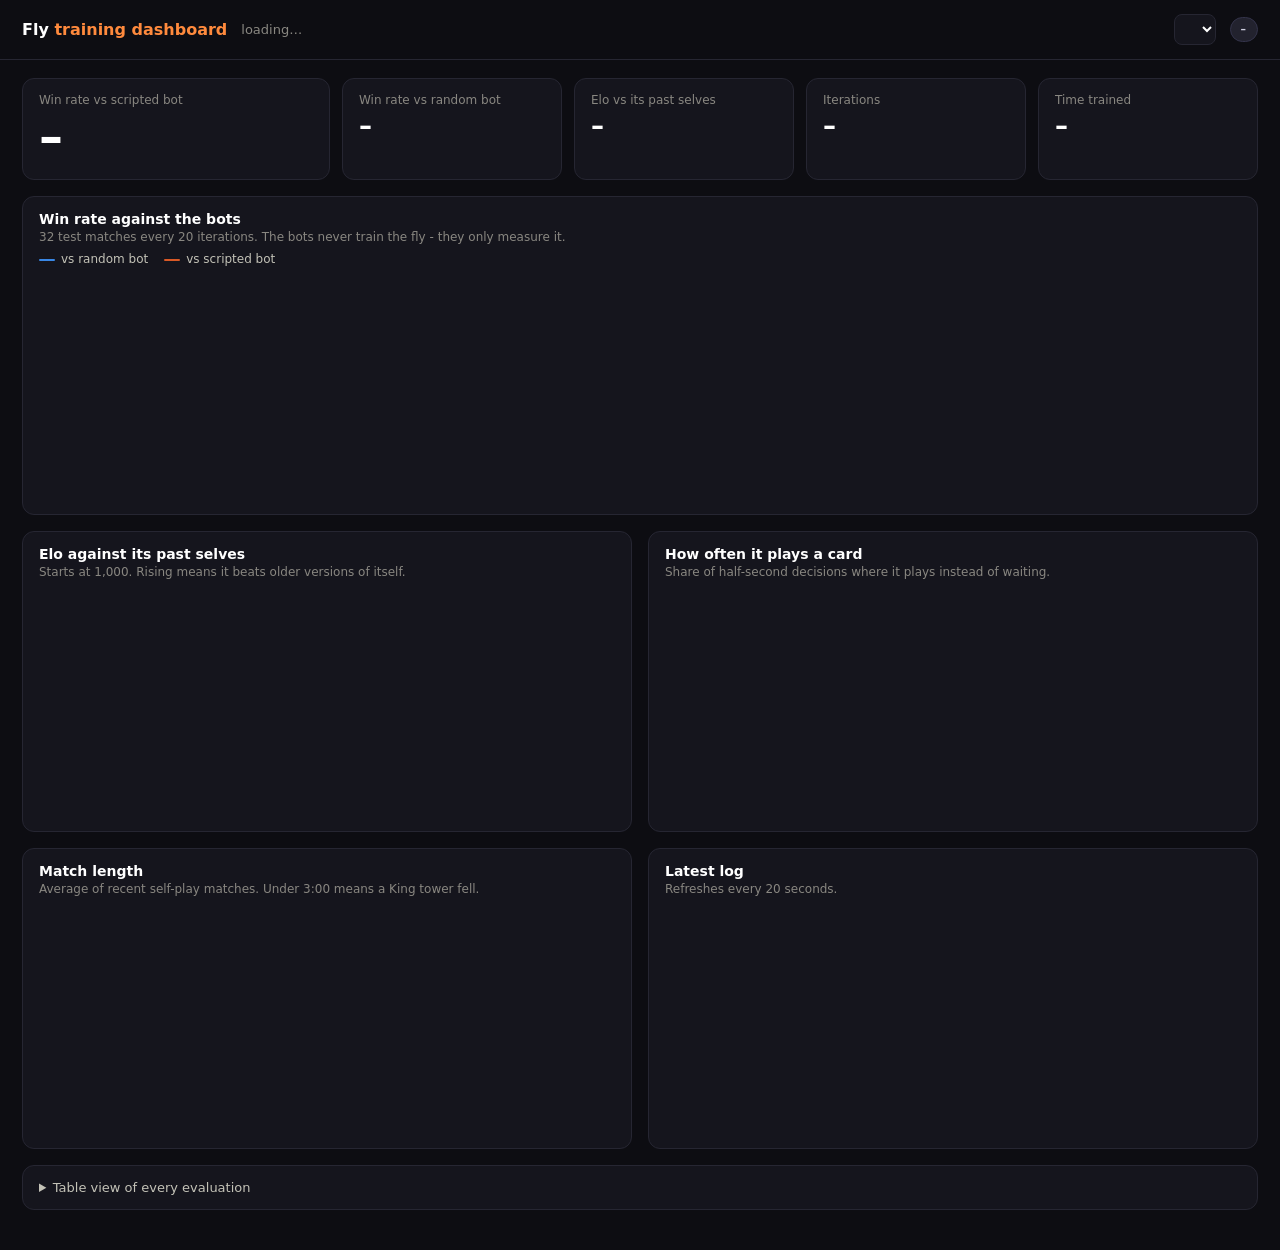
==== web/dashboard.html @ 8e83710c "Viewer: fly's vision + card-pick panels, brain signal wave, bigger fly; add training dashboard - Fly" ====
<!doctype html>
<html lang="en">
<head>
<meta charset="utf-8">
<meta name="viewport" content="width=device-width, initial-scale=1">
<title>Fly Training Dashboard</title>
<link rel="icon" href="data:image/svg+xml,%3Csvg xmlns=%22http://www.w3.org/2000/svg%22 viewBox=%220 0 100 100%22%3E%3Ctext y=%22.9em%22 font-size=%2290%22%3E%F0%9F%AA%B0%3C/text%3E%3C/svg%3E">
<style>
  .viz-root {
    color-scheme: dark;
    --page: #0d0d12;
    --surface-1: #15151d;
    --line: #262632;
    --grid: #2a2a36;
    --baseline: #3a3a48;
    --text-primary: #ffffff;
    --text-secondary: #c3c2b7;
    --muted: #898781;
    --accent: #ff8a3d;
    --series-1: #3987e5;   /* categorical slot 1 (blue)   - vs random bot */
    --series-2: #d95926;   /* categorical slot 2 (orange) - vs scripted bot */
    --good: #0ca30c;
  }
  * { box-sizing: border-box; }
  html, body { margin: 0; background: var(--page); color: var(--text-primary);
    font-family: system-ui, -apple-system, "Segoe UI", sans-serif; }
  header { display: flex; align-items: center; gap: 14px; padding: 14px 22px; border-bottom: 1px solid var(--line); flex-wrap: wrap; }
  header h1 { font-size: 16px; margin: 0; font-weight: 700; }
  header h1 span { color: var(--accent); }
  .sub { color: var(--muted); font-size: 13px; flex: 1; min-width: 200px; }
  select { background: var(--surface-1); color: var(--text-primary); border: 1px solid var(--line); border-radius: 8px; padding: 6px 10px; font: inherit; font-size: 13px; }
  .pill { font-size: 11px; font-weight: 700; letter-spacing: 1px; text-transform: uppercase; padding: 5px 10px; border-radius: 999px;
    background: #22222e; color: #cfcfe0; border: 1px solid #33334a; }
  .pill.live { background: rgba(12,163,12,0.12); color: #6be29a; border-color: rgba(12,163,12,0.4); }
  main { padding: 18px 22px 40px; display: grid; gap: 16px; max-width: 1280px; margin: 0 auto; }
  .tiles { display: grid; grid-template-columns: 1.4fr repeat(4, 1fr); gap: 12px; }
  .tile, .card { background: var(--surface-1); border: 1px solid var(--line); border-radius: 12px; padding: 14px 16px; }
  .tile .label { font-size: 12px; color: var(--muted); }
  .tile .value { font-size: 26px; font-weight: 600; margin-top: 4px; }
  .tile.hero .value { font-size: 48px; line-height: 1.05; }
  .tile .note { font-size: 12px; color: var(--text-secondary); margin-top: 4px; }
  .grid2 { display: grid; grid-template-columns: 1fr 1fr; gap: 16px; }
  .card h2 { margin: 0; font-size: 14px; font-weight: 600; }
  .card .desc { margin: 3px 0 8px; font-size: 12px; color: var(--muted); }
  .legend { display: flex; gap: 16px; font-size: 12px; color: var(--text-secondary); margin-bottom: 4px; }
  .legend i { display: inline-block; width: 16px; height: 2px; border-radius: 2px; vertical-align: middle; margin-right: 6px; }
  .chart { position: relative; height: 230px; }
  .chart svg { display: block; width: 100%; height: 100%; overflow: visible; }
  .chart .empty { position: absolute; inset: 0; display: grid; place-items: center; color: var(--muted); font-size: 13px; text-align: center; padding: 0 20px; }
  .tip { position: absolute; pointer-events: none; background: #0b0b10; border: 1px solid var(--line); border-radius: 8px; padding: 7px 10px;
    font-size: 12px; white-space: nowrap; box-shadow: 0 6px 18px rgba(0,0,0,0.5); display: none; z-index: 2; }
  .tip .x { color: var(--muted); margin-bottom: 4px; }
  .tip .row { display: flex; align-items: center; gap: 8px; }
  .tip .row i { width: 12px; height: 2px; border-radius: 2px; }
  .tip .row b { font-variant-numeric: tabular-nums; }
  .tip .row span { color: var(--text-secondary); }
  pre { margin: 0; font: 11.5px/1.6 ui-monospace, SFMono-Regular, Menlo, monospace; color: var(--text-secondary); white-space: pre; overflow-x: auto; }
  details summary { cursor: pointer; font-size: 13px; color: var(--text-secondary); }
  table { border-collapse: collapse; margin-top: 10px; font-size: 12.5px; }
  th, td { padding: 5px 14px 5px 0; text-align: right; font-variant-numeric: tabular-nums; border-bottom: 1px solid var(--line); }
  th { color: var(--muted); font-weight: 500; }
  th:first-child, td:first-child { text-align: left; }
  @media (max-width: 900px) { .tiles { grid-template-columns: 1fr 1fr; } .tile.hero { grid-column: 1 / -1; } .grid2 { grid-template-columns: 1fr; } }
</style>
</head>
<body class="viz-root">
<header>
  <h1>Fly <span>training dashboard</span></h1>
  <div class="sub" id="sub">loading…</div>
  <select id="run" aria-label="Training run"></select>
  <span class="pill" id="state">–</span>
</header>
<main>
  <section class="tiles">
    <div class="tile hero"><div class="label">Win rate vs scripted bot</div><div class="value" id="t-hero">–</div><div class="note" id="t-hero-note"></div></div>
    <div class="tile"><div class="label">Win rate vs random bot</div><div class="value" id="t-random">–</div></div>
    <div class="tile"><div class="label">Elo vs its past selves</div><div class="value" id="t-elo">–</div></div>
    <div class="tile"><div class="label">Iterations</div><div class="value" id="t-iter">–</div><div class="note" id="t-iter-note"></div></div>
    <div class="tile"><div class="label">Time trained</div><div class="value" id="t-time">–</div><div class="note" id="t-time-note"></div></div>
  </section>

  <section class="card">
    <h2>Win rate against the bots</h2>
    <p class="desc">32 test matches every 20 iterations. The bots never train the fly - they only measure it.</p>
    <div class="legend"><span><i style="background: var(--series-1)"></i>vs random bot</span><span><i style="background: var(--series-2)"></i>vs scripted bot</span></div>
    <div class="chart" id="c-win"></div>
  </section>

  <section class="grid2">
    <div class="card"><h2>Elo against its past selves</h2><p class="desc">Starts at 1,000. Rising means it beats older versions of itself.</p><div class="chart" id="c-elo"></div></div>
    <div class="card"><h2>How often it plays a card</h2><p class="desc">Share of half-second decisions where it plays instead of waiting.</p><div class="chart" id="c-play"></div></div>
  </section>
  <section class="grid2">
    <div class="card"><h2>Match length</h2><p class="desc">Average of recent self-play matches. Under 3:00 means a King tower fell.</p><div class="chart" id="c-len"></div></div>
    <div class="card"><h2>Latest log</h2><p class="desc" id="log-note">Refreshes every 20 seconds.</p><pre id="log"></pre></div>
  </section>

  <section class="card">
    <details>
      <summary>Table view of every evaluation</summary>
      <table id="table"></table>
    </details>
  </section>
</main>

<script>
const $ = (id) => document.getElementById(id);
const css = (v) => getComputedStyle(document.body).getPropertyValue(v).trim();
const NS = 'http://www.w3.org/2000/svg';
const pct = (v) => `${Math.round(v * 100)}%`;
function el(tag, attrs = {}, parent) {
  const e = document.createElementNS(NS, tag);
  for (const [k, v] of Object.entries(attrs)) e.setAttribute(k, v);
  if (parent) parent.appendChild(e);
  return e;
}
function niceTicks(lo, hi, n = 4) {
  const span = hi - lo || 1;
  const step0 = span / n, mag = Math.pow(10, Math.floor(Math.log10(step0)));
  const step = [1, 2, 2.5, 5, 10].map((m) => m * mag).find((s) => s >= step0);
  const ticks = [];
  for (let v = Math.ceil(lo / step) * step; v <= hi + 1e-9; v += step) ticks.push(+v.toFixed(10));
  return ticks;
}

// Line chart: series = [{name, color, points: [[x, y]], markers}], one y-axis, crosshair + tooltip.
function lineChart(host, { series, yMin, yMax, yFmt, xFmt = (x) => `Iteration ${x}`, empty }) {
  host.innerHTML = '';
  const all = series.flatMap((s) => s.points);
  if (!all.length) {
    const d = document.createElement('div');
    d.className = 'empty';
    d.textContent = empty;
    host.appendChild(d);
    return;
  }
  const W = host.clientWidth, H = host.clientHeight;
  const m = { l: 46, r: series.length > 1 ? 92 : 20, t: 10, b: 26 };
  const xs = all.map((p) => p[0]);
  const x0 = Math.min(0, ...xs), x1 = Math.max(...xs, 1);
  let lo = yMin ?? Math.min(...all.map((p) => p[1])), hi = yMax ?? Math.max(...all.map((p) => p[1]));
  if (hi - lo < 1e-9) { lo -= 1; hi += 1; }
  const ticks = niceTicks(lo, hi);
  lo = Math.min(lo, ticks[0]); hi = Math.max(hi, ticks[ticks.length - 1]);
  const X = (x) => m.l + ((x - x0) / (x1 - x0)) * (W - m.l - m.r);
  const Y = (y) => m.t + (1 - (y - lo) / (hi - lo)) * (H - m.t - m.b);
  const svg = el('svg', { viewBox: `0 0 ${W} ${H}`, role: 'img' }, host);
  for (const t of ticks) {
    el('line', { x1: m.l, x2: W - m.r, y1: Y(t), y2: Y(t), stroke: t === ticks[0] ? css('--baseline') : css('--grid'), 'stroke-width': 1 }, svg);
    const tx = el('text', { x: m.l - 8, y: Y(t) + 4, 'text-anchor': 'end', fill: css('--muted'), 'font-size': 11 }, svg);
    tx.textContent = yFmt(t);
  }
  for (const t of niceTicks(x0, x1, 5)) {
    const tx = el('text', { x: X(t), y: H - 6, 'text-anchor': 'middle', fill: css('--muted'), 'font-size': 11 }, svg);
    tx.textContent = t;
  }
  const ends = [];
  for (const s of series) {
    if (!s.points.length) continue;
    const d = s.points.map((p, i) => `${i ? 'L' : 'M'}${X(p[0]).toFixed(1)},${Y(p[1]).toFixed(1)}`).join('');
    el('path', { d, fill: 'none', stroke: s.color, 'stroke-width': 2, 'stroke-linejoin': 'round', 'stroke-linecap': 'round' }, svg);
    const pts = s.markers ? s.points : [s.points[s.points.length - 1]];
    for (const p of pts) el('circle', { cx: X(p[0]), cy: Y(p[1]), r: 4, fill: s.color, stroke: css('--surface-1'), 'stroke-width': 2 }, svg);
    const last = s.points[s.points.length - 1];
    ends.push({ s, y: Y(last[1]), x: X(last[0]), v: last[1] });
  }
  // direct end labels only when they don't collide (the legend always carries identity)
  if (series.length > 1 && ends.length > 1) {
    ends.sort((a, b) => a.y - b.y);
    const clear = ends.every((e, i) => !i || e.y - ends[i - 1].y >= 15);
    if (clear) for (const e of ends) {
      const t = el('text', { x: e.x + 9, y: e.y + 4, fill: css('--text-secondary'), 'font-size': 11.5 }, svg);
      t.textContent = `${e.s.name} ${yFmt(e.v)}`;
    }
  }
  // crosshair + tooltip
  const cross = el('line', { y1: m.t, y2: H - m.b, stroke: css('--muted'), 'stroke-width': 1, opacity: 0 }, svg);
  const tip = document.createElement('div');
  tip.className = 'tip';
  host.appendChild(tip);
  const allX = [...new Set(xs)].sort((a, b) => a - b);
  const hit = el('rect', { x: m.l, y: 0, width: W - m.l - m.r, height: H, fill: 'transparent', tabindex: 0 }, svg);
  function show(x) {
    cross.setAttribute('x1', X(x)); cross.setAttribute('x2', X(x)); cross.setAttribute('opacity', 1);
    tip.replaceChildren();
    const head = document.createElement('div');
    head.className = 'x';
    head.textContent = xFmt(x);
    tip.appendChild(head);
    for (const s of series) {
      const p = s.points.find((q) => q[0] === x);
      const row = document.createElement('div');
      row.className = 'row';
      const key = document.createElement('i');
      key.style.background = s.color;
      const b = document.createElement('b');
      b.textContent = p ? yFmt(p[1]) : '–';
      const n = document.createElement('span');
      n.textContent = s.name;
      row.append(key, b, n);
      tip.appendChild(row);
    }
    tip.style.display = 'block';
    const left = X(x) + 12;
    tip.style.left = `${Math.min(left, W - tip.offsetWidth - 4)}px`;
    tip.style.top = `${m.t}px`;
  }
  hit.addEventListener('pointermove', (e) => {
    const r = svg.getBoundingClientRect();
    const px = ((e.clientX - r.left) / r.width) * W;
    let best = allX[0];
    for (const x of allX) if (Math.abs(X(x) - px) < Math.abs(X(best) - px)) best = x;
    show(best);
  });
  hit.addEventListener('focus', () => show(allX[allX.length - 1]));
  for (const ev of ['pointerleave', 'blur']) hit.addEventListener(ev, () => { tip.style.display = 'none'; cross.setAttribute('opacity', 0); });
}

let current = new URLSearchParams(location.search).get('run');
let lastData = null;
async function refresh() {
  const runs = await (await fetch('/api/runs')).json();
  if (!runs.length) { $('sub').textContent = 'No training runs found in runs/ yet.'; return; }
  if (!current || !runs.includes(current)) current = runs[0];
  const sel = $('run');
  sel.replaceChildren(...runs.map((r) => { const o = document.createElement('option'); o.value = o.textContent = r; o.selected = r === current; return o; }));
  const data = await (await fetch(`/api/run?name=${encodeURIComponent(current)}`)).json();
  lastData = data;
  render(data);
}

function render(data) {
  const rows = data.rows;
  const last = rows[rows.length - 1] || {};
  const evals = rows.filter((r) => r.eval_random_win !== null || r.eval_scripted_win !== null);
  const lastEval = evals[evals.length - 1];
  const a = data.args || {};
  $('sub').textContent = `${a.policy === 'mlp' ? 'MLP baseline' : 'Fruit-fly connectome'} · ${a.envs ?? '?'} parallel matches · ` +
    `${a.minutes ?? '?'} min budget · updated ${new Date(data.updated * 1000).toLocaleTimeString()}`;
  const live = Date.now() / 1000 - data.updated < 600;
  $('state').textContent = live ? 'training' : 'stopped';
  $('state').className = `pill${live ? ' live' : ''}`;

  const evalEvery = a.eval_every || 20;
  const nextEval = Math.ceil(((last.iter ?? -1) + 1) / evalEvery) * evalEvery;
  $('t-hero').textContent = lastEval ? pct(lastEval.eval_scripted_win) : '–';
  $('t-hero-note').textContent = lastEval
    ? `${Math.round(lastEval.eval_scripted_win * 32)} of 32 games at iteration ${lastEval.iter}` +
      (lastEval.eval_scripted_draw ? `, ${Math.round(lastEval.eval_scripted_draw * 32)} drawn` : '')
    : `first test after ${nextEval} iterations`;
  $('t-random').textContent = lastEval ? pct(lastEval.eval_random_win) : '–';
  $('t-elo').textContent = last.elo != null ? Math.round(last.elo).toLocaleString() : '–';
  $('t-iter').textContent = rows.length ? (last.iter + 1).toLocaleString() : '0';
  const perIt = rows.length > 1 ? (last.minutes / rows.length) : null;
  $('t-iter-note').textContent = perIt ? `~${perIt.toFixed(1)} min each` : '';
  const mins = last.minutes || 0;
  $('t-time').textContent = mins >= 60 ? `${(mins / 60).toFixed(1)} h` : `${Math.round(mins)} min`;
  $('t-time-note').textContent = a.minutes ? `of ${(a.minutes / 60).toFixed(1)} h planned` : '';

  const blue = css('--series-1'), orange = css('--series-2');
  lineChart($('c-win'), {
    series: [
      { name: 'vs random', color: blue, markers: true, points: evals.filter((r) => r.eval_random_win !== null).map((r) => [r.iter, r.eval_random_win]) },
      { name: 'vs scripted', color: orange, markers: true, points: evals.filter((r) => r.eval_scripted_win !== null).map((r) => [r.iter, r.eval_scripted_win]) },
    ],
    yMin: 0, yMax: 1, yFmt: pct,
    empty: `No evaluations yet - the first runs after ${nextEval} iterations (about ${perIt ? Math.round((nextEval - rows.length) * perIt) : '?'} min from now).`,
  });
  const line = (key, scale = 1) => rows.filter((r) => r[key] != null).map((r) => [r.iter, r[key] * scale]);
  lineChart($('c-elo'), { series: [{ name: 'Elo', color: blue, points: line('elo') }], yFmt: (v) => Math.round(v).toLocaleString(), empty: 'Waiting for the first iteration.' });
  lineChart($('c-play'), { series: [{ name: 'plays a card', color: blue, points: line('play_rate') }], yMin: 0, yFmt: pct, empty: 'Waiting for the first iteration.' });
  lineChart($('c-len'), {
    series: [{ name: 'match length', color: blue, points: rows.filter((r) => r.match_len > 0).map((r) => [r.iter, r.match_len]) }],
    yMin: 0, yMax: 180, yFmt: (v) => `${Math.floor(v / 60)}:${String(Math.round(v % 60)).padStart(2, '0')}`,
    empty: 'No matches finished yet (each match is 3 minutes of game time).',
  });
  $('log').textContent = data.tail.join('\n') || '(no log file)';

  const t = $('table');
  t.replaceChildren();
  const hr = t.insertRow();
  for (const h of ['Iteration', 'Hours', 'vs random', 'vs scripted', 'draws vs scripted', 'Elo']) {
    const th = document.createElement('th');
    th.textContent = h;
    hr.appendChild(th);
  }
  for (const r of evals) {
    const tr = t.insertRow();
    for (const v of [r.iter, (r.minutes / 60).toFixed(1), pct(r.eval_random_win), pct(r.eval_scripted_win), pct(r.eval_scripted_draw || 0), Math.round(r.elo)]) {
      tr.insertCell().textContent = v;
    }
  }
}

$('run').addEventListener('change', (e) => { current = e.target.value; history.replaceState(null, '', `?run=${current}`); refresh(); });
window.addEventListener('resize', () => lastData && render(lastData));
refresh();
setInterval(refresh, 20000);
</script>
</body>
</html>
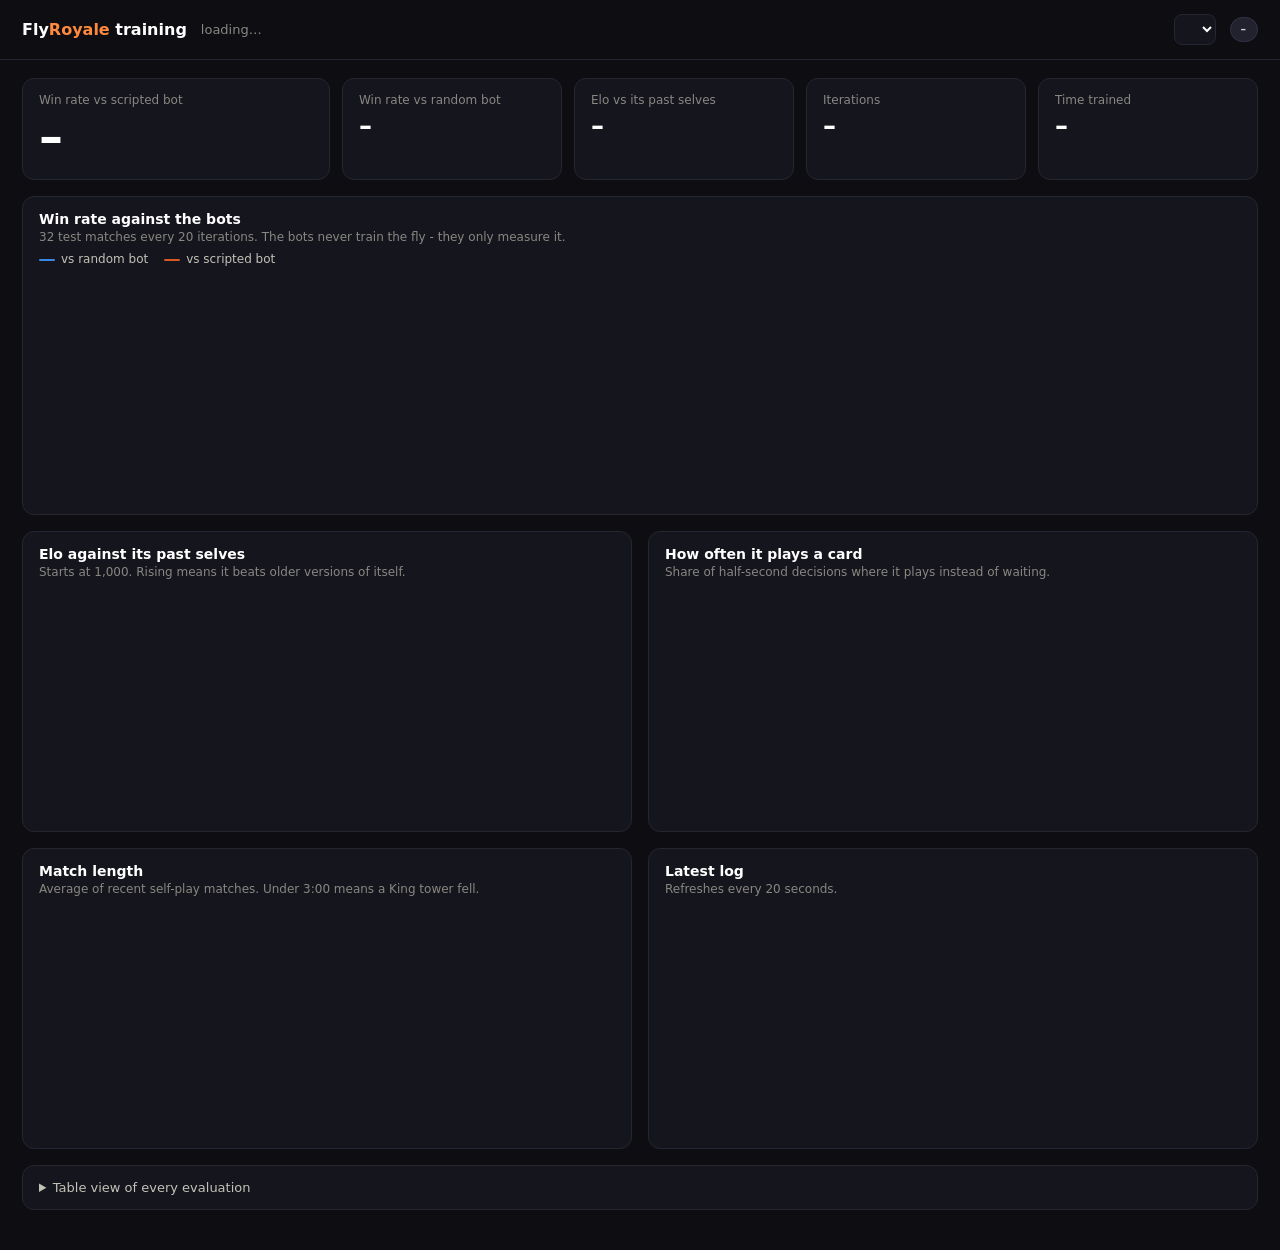
==== commit 4a0f6f4e: "Rename to FlyRoyale; minimal UI - Top bar is just the name and a one-line description; status pill o" ====
--- a/web/dashboard.html
+++ b/web/dashboard.html
@@ -3,7 +3,7 @@
 <head>
 <meta charset="utf-8">
 <meta name="viewport" content="width=device-width, initial-scale=1">
-<title>Fly Training Dashboard</title>
+<title>FlyRoyale Training</title>
 <link rel="icon" href="data:image/svg+xml,%3Csvg xmlns=%22http://www.w3.org/2000/svg%22 viewBox=%220 0 100 100%22%3E%3Ctext y=%22.9em%22 font-size=%2290%22%3E%F0%9F%AA%B0%3C/text%3E%3C/svg%3E">
 <style>
   .viz-root {
@@ -65,7 +65,7 @@
 </head>
 <body class="viz-root">
 <header>
-  <h1>Fly <span>training dashboard</span></h1>
+  <h1>Fly<span>Royale</span> training</h1>
   <div class="sub" id="sub">loading…</div>
   <select id="run" aria-label="Training run"></select>
   <span class="pill" id="state">–</span>
